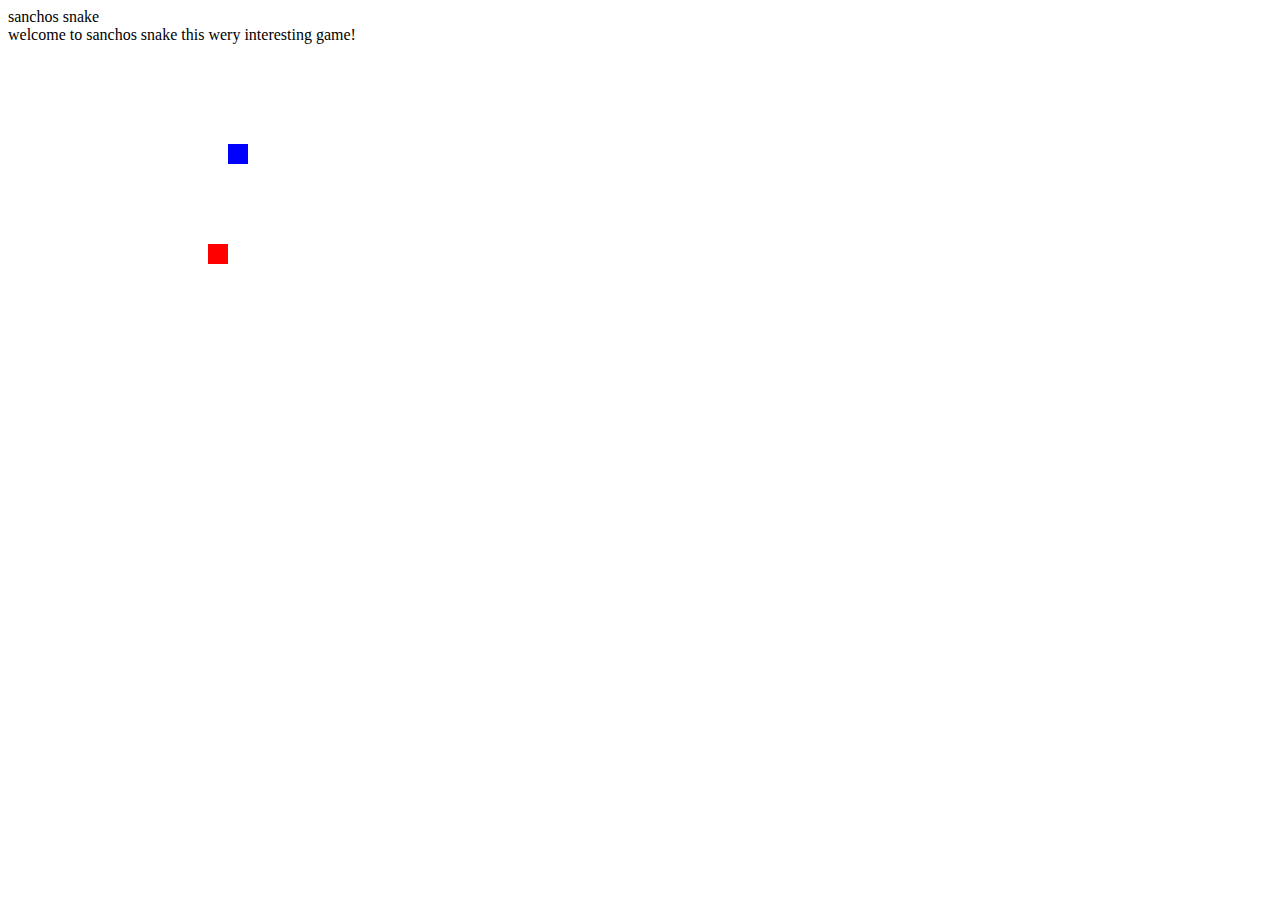
==== index.html @ 1477beca "index.html" ====
<!DOCTYPE html>
<html lang="en">
<head>
    <meta charset="UTF-8">
    <meta name="viewport" content="width=device-width, initial-scale=1.0">
    <link rel="stylesheet" type="text/css" href="style.css">
    <title>sanchos snake</title>
    <style>
    </style>
</head>
<body>
    <div id="container">
        <div id="header">sanchos snake</div>
        <div id="description">welcome to sanchos snake this wery interesting game!</div>
        <div id="game-container">
            <canvas  id="gameCanvas" width="400" height="400" ></canvas>
        </div>
    </div>
    <script>
        // JavaScript код для игры в змейку

        // Инициализация игрового холста
        const canvas = document.getElementById('gameCanvas');
        const ctx = canvas.getContext('2d');

        // Инициализация параметров игры
        const gridSize = 20;
        let snake = [{ x: 5, y: 5 }];
        let food = { x: 10, y: 10 };
        let direction = 'right';

        // Функция отрисовки змейки
        function drawSnake() {
            ctx.fillStyle = '#00f';
            for (let i = 0; i < snake.length; i++) {
                ctx.fillRect(snake[i].x * gridSize, snake[i].y * gridSize, gridSize, gridSize);
            }
        }

        // Функция отрисовки еды
        function drawFood() {
            ctx.fillStyle = '#f00';
            ctx.fillRect(food.x * gridSize, food.y * gridSize, gridSize, gridSize);
        }

        // Функция обновления игры
        function update() {
            // Обновление положения змейки в зависимости от направления
            let headX = snake[0].x;
            let headY = snake[0].y;

            if (direction === 'right') headX++;
            if (direction === 'left') headX--;
            if (direction === 'up') headY--;
            if (direction === 'down') headY++;

            // Проверка на столкновение с едой
            if (headX === food.x && headY === food.y) {
                snake.unshift({ x: headX, y: headY });
                food.x = Math.floor(Math.random() * (canvas.width / gridSize));
                food.y = Math.floor(Math.random() * (canvas.height / gridSize));
            } else {
                snake.pop();
                snake.unshift({ x: headX, y: headY });
            }

            // Проверка на столкновение со стеной
            if (
                headX < 0 || headY < 0 || headX >= canvas.width / gridSize || headY >= canvas.height / gridSize ||
                snake.slice(1).some(segment => segment.x === headX && segment.y === headY)
            ) {
                clearInterval(gameLoop);
                function rel_st() {
                location.reload();
                }
                setTimeout(rel_st, 2000);
            }

            // Очистка холста и перерисовка
            ctx.clearRect(0, 0, canvas.width, canvas.height);
            drawSnake();
            drawFood();
        }

        // Управление змейкой с клавиатуры
        document.addEventListener('keydown', event => {
            if (event.key === 'ArrowRight' && direction !== 'd') direction = 'right';
            if (event.key === 'ArrowLeft' && direction !== 'a') direction = 'left';
            if (event.key === 'ArrowUp' && direction !== 'w') direction = 'up';
            if (event.key === 'ArrowDown' && direction !== 's') direction = 'down';
        });

        // Начало игры
        const gameLoop = setInterval(update, 100);
    </script>
</body>
</html>
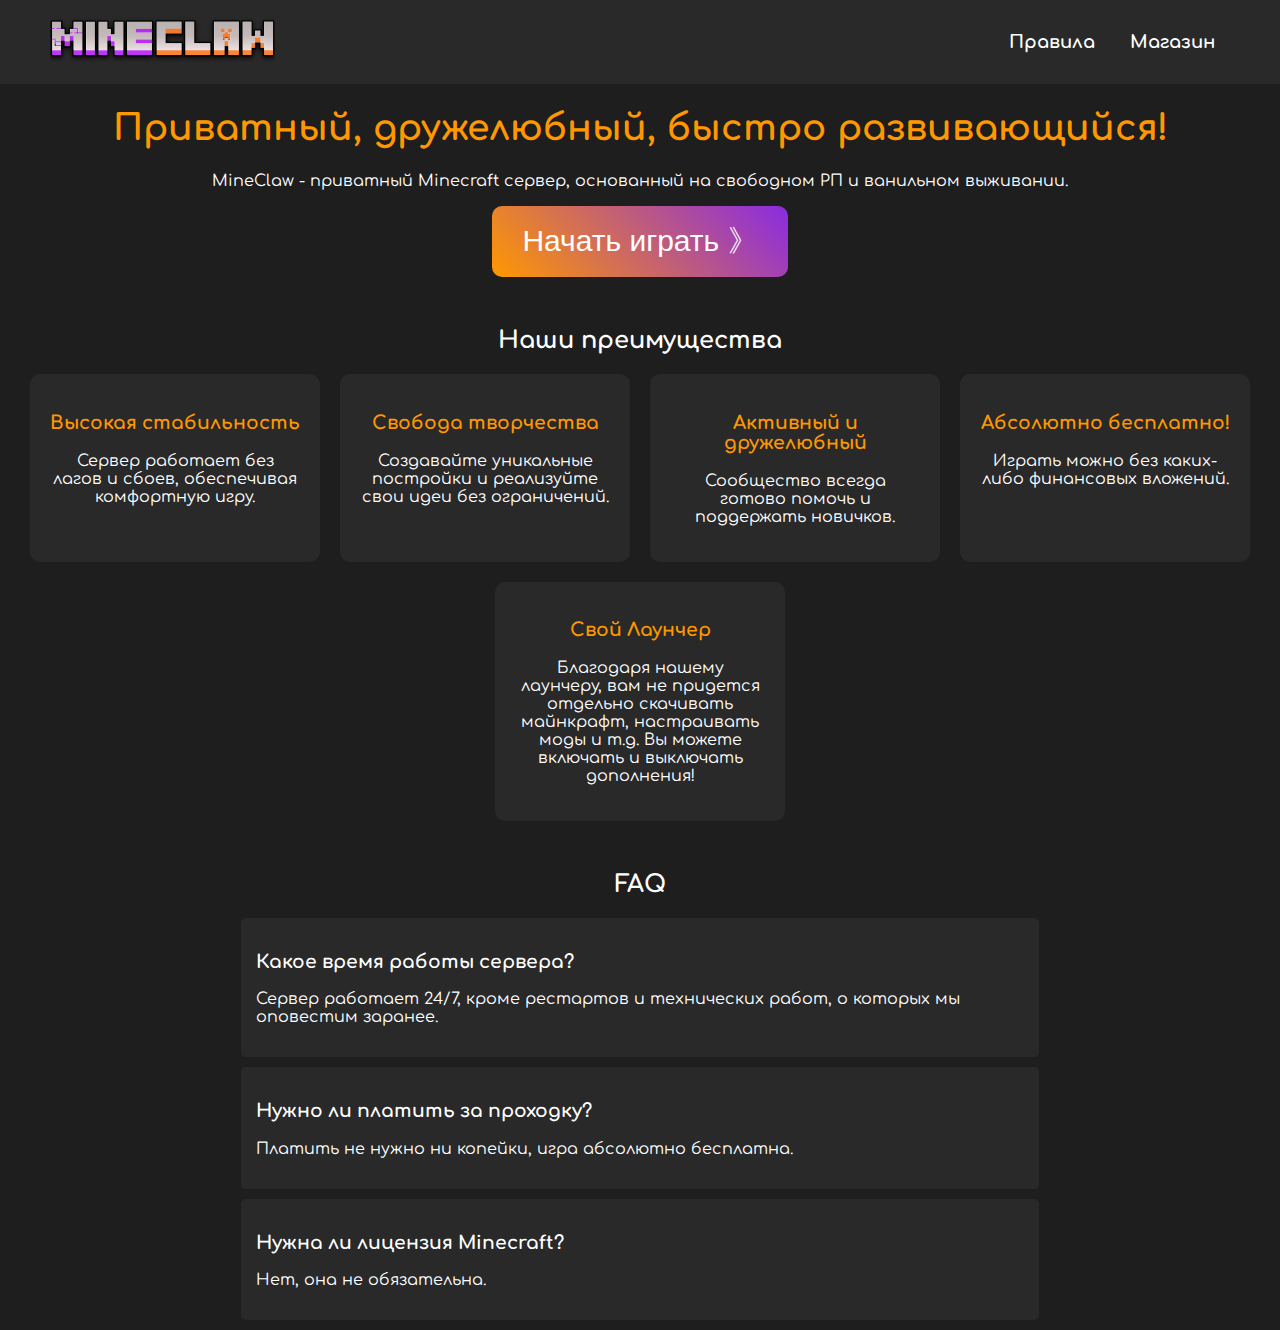
==== commit e76dda06: "Add files via upload" ====
--- a/index.html
+++ b/index.html
@@ -1,97 +1,67 @@
-<!DOCTYPE html>
-<html lang="en">
-<head>
-    <meta charset="UTF-8">
-    <meta name="viewport" content="width=device-width, initial-scale=1.0">
-    <link rel="stylesheet" type="text/css" href="style.css">
-    <title>sanchos snake</title>
-    <style>
-    </style>
-</head>
-<body>
-    <div id="container">
-        <div id="header">sanchos snake</div>
-        <div id="description">welcome to sanchos snake this wery interesting game!</div>
-        <div id="game-container">
-            <canvas  id="gameCanvas" width="400" height="400" ></canvas>
-        </div>
-    </div>
-    <script>
-        // JavaScript код для игры в змейку
-
-        // Инициализация игрового холста
-        const canvas = document.getElementById('gameCanvas');
-        const ctx = canvas.getContext('2d');
-
-        // Инициализация параметров игры
-        const gridSize = 20;
-        let snake = [{ x: 5, y: 5 }];
-        let food = { x: 10, y: 10 };
-        let direction = 'right';
-
-        // Функция отрисовки змейки
-        function drawSnake() {
-            ctx.fillStyle = '#00f';
-            for (let i = 0; i < snake.length; i++) {
-                ctx.fillRect(snake[i].x * gridSize, snake[i].y * gridSize, gridSize, gridSize);
-            }
-        }
-
-        // Функция отрисовки еды
-        function drawFood() {
-            ctx.fillStyle = '#f00';
-            ctx.fillRect(food.x * gridSize, food.y * gridSize, gridSize, gridSize);
-        }
-
-        // Функция обновления игры
-        function update() {
-            // Обновление положения змейки в зависимости от направления
-            let headX = snake[0].x;
-            let headY = snake[0].y;
-
-            if (direction === 'right') headX++;
-            if (direction === 'left') headX--;
-            if (direction === 'up') headY--;
-            if (direction === 'down') headY++;
-
-            // Проверка на столкновение с едой
-            if (headX === food.x && headY === food.y) {
-                snake.unshift({ x: headX, y: headY });
-                food.x = Math.floor(Math.random() * (canvas.width / gridSize));
-                food.y = Math.floor(Math.random() * (canvas.height / gridSize));
-            } else {
-                snake.pop();
-                snake.unshift({ x: headX, y: headY });
-            }
-
-            // Проверка на столкновение со стеной
-            if (
-                headX < 0 || headY < 0 || headX >= canvas.width / gridSize || headY >= canvas.height / gridSize ||
-                snake.slice(1).some(segment => segment.x === headX && segment.y === headY)
-            ) {
-                clearInterval(gameLoop);
-                function rel_st() {
-                location.reload();
-                }
-                setTimeout(rel_st, 2000);
-            }
-
-            // Очистка холста и перерисовка
-            ctx.clearRect(0, 0, canvas.width, canvas.height);
-            drawSnake();
-            drawFood();
-        }
-
-        // Управление змейкой с клавиатуры
-        document.addEventListener('keydown', event => {
-            if (event.key === 'ArrowRight' && direction !== 'd') direction = 'right';
-            if (event.key === 'ArrowLeft' && direction !== 'a') direction = 'left';
-            if (event.key === 'ArrowUp' && direction !== 'w') direction = 'up';
-            if (event.key === 'ArrowDown' && direction !== 's') direction = 'down';
-        });
-
-        // Начало игры
-        const gameLoop = setInterval(update, 100);
-    </script>
-</body>
-</html>
+<!DOCTYPE html>
+<html lang="ru">
+<head>
+    <meta charset="UTF-8">
+    <meta name="viewport" content="width=device-width, initial-scale=1.0">
+    <title>MineClaw - Приватный сервер Minecraft</title>
+    <link rel="stylesheet" href="styles.css">
+    <script defer src="script.js"></script>
+</head>
+<body>
+    <header>
+        <div class="logo"> <img src="logo.png" alt="MineClaw"> </div>
+        <nav>
+            <a href="rules.html">Правила</a>
+            <a href="shop.html">Магазин</a>
+        </nav>
+    </header>
+    
+    <section class="hero">
+        <h1>Приватный, дружелюбный, быстро развивающийся!</h1>
+        <p>MineClaw - приватный Minecraft сервер, основанный на свободном РП и ванильном выживании.</p>
+        <button class="play-button" onclick="window.location.href='https://discord.gg/t7BFU4cJ92';">Начать играть 》</button>
+    </section>
+    
+    <section class="advantages">
+        <h2>Наши преимущества</h2>
+        <div class="advantage-list">
+            <div class="advantage">
+                <h3>Высокая стабильность</h3>
+                <p>Сервер работает без лагов и сбоев, обеспечивая комфортную игру.</p>
+            </div>
+            <div class="advantage">
+                <h3>Свобода творчества</h3>
+                <p>Создавайте уникальные постройки и реализуйте свои идеи без ограничений.</p>
+            </div>
+            <div class="advantage">
+                <h3>Активный и дружелюбный</h3>
+                <p>Сообщество всегда готово помочь и поддержать новичков.</p>
+            </div>
+            <div class="advantage">
+                <h3>Абсолютно бесплатно!</h3>
+                <p>Играть можно без каких-либо финансовых вложений.</p>
+            </div>
+            <div class="advantage">
+                <h3>Свой Лаунчер</h3>
+                <p>Благодаря нашему лаунчеру, вам не придется отдельно скачивать майнкрафт, настраивать моды и т.д. Вы можете включать и выключать дополнения! </p>
+            </div>
+        </div>
+    </section>
+    
+    <section class="faq">
+        <h2>FAQ</h2>
+        <div class="faq-item">
+            <h3>Какое время работы сервера?</h3>
+            <p>Сервер работает 24/7, кроме рестартов и технических работ, о которых мы оповестим заранее.</p>
+        </div>
+        <div class="faq-item">
+            <h3>Нужно ли платить за проходку?</h3>
+            <p>Платить не нужно ни копейки, игра абсолютно бесплатна.</p>
+        </div>
+        <div class="faq-item">
+            <h3>Нужна ли лицензия Minecraft?</h3>
+            <p>Нет, она не обязательна.</p>
+        </div>
+    </section>
+</body>
+</html>--- a/styles.css
+++ b/styles.css
@@ -0,0 +1,125 @@
+@import url('https://fonts.googleapis.com/css2?family=Comfortaa:wght@300;400;700&display=swap');
+
+:root {
+    --primary-color: #ff9800;
+    --secondary-color: #8a2be2;
+    --background-color: #1e1e1e;
+    --text-color: #ffffff;
+    --card-bg: #292929;
+}
+
+body {
+    font-family: 'Comfortaa', sans-serif;
+    background-color: var(--background-color);
+    color: var(--text-color);
+    margin: 0;
+    padding: 0;
+    text-align: center;
+}
+
+header {
+    display: flex;
+    justify-content: space-between;
+    align-items: center;
+    padding: 15px 50px;
+    background-color: var(--card-bg);
+}
+
+.logo img {
+    height: 50px;
+}
+
+nav a {
+    color: var(--text-color);
+    text-decoration: none;
+    margin: 0 15px;
+    font-size: 18px;
+    transition: 0.3s;
+    font-weight: 700;
+}
+
+nav a:hover {
+    color: var(--primary-color);
+}
+
+.hero h1 {
+    font-size: 36px;
+    color: var(--primary-color);
+}
+
+.play-button {
+    background: linear-gradient(45deg, var(--primary-color), var(--secondary-color));
+    border: none;
+    padding: 15px 30px;
+    font-size: 30px;
+    color: #fff;
+    cursor: pointer;
+    border-radius: 10px;
+    transition: 0.3s;
+}
+
+.play-button:hover {
+    transform: scale(1.1);
+    box-shadow: 0 0 10px var(--secondary-color);
+}
+
+.advantage, .faq-item {
+    background: var(--card-bg);
+    padding: 20px;
+    border-radius: 10px;
+    transition: 0.3s;
+}
+
+.advantage:hover, .faq-item:hover {
+    transform: scale(1.05);
+    box-shadow: 0 0 10px var(--primary-color);
+}
+
+
+/* Преимущества */
+.advantages {
+    margin-top: 50px;
+}
+
+.advantage-list {
+    display: flex;
+    justify-content: center;
+    flex-wrap: wrap;
+    gap: 20px;
+}
+
+.advantage {
+    background: var(--card-bg);
+    padding: 20px;
+    border-radius: 10px;
+    width: 250px;
+    transition: 0.3s;
+}
+
+.advantage:hover {
+    transform: scale(1.05);
+    box-shadow: 0 0 10px var(--primary-color);
+}
+
+.advantage h3 {
+    color: var(--primary-color);
+}
+
+/* FAQ */
+.faq {
+    margin-top: 50px;
+}
+
+.faq-item {
+    background: var(--card-bg);
+    padding: 15px;
+    border-radius: 5px;
+    margin: 10px auto;
+    width: 60%;
+    text-align: left;
+    transition: 0.3s;
+}
+
+.faq-item:hover {
+    box-shadow: 0 0 10px var(--secondary-color);
+}
